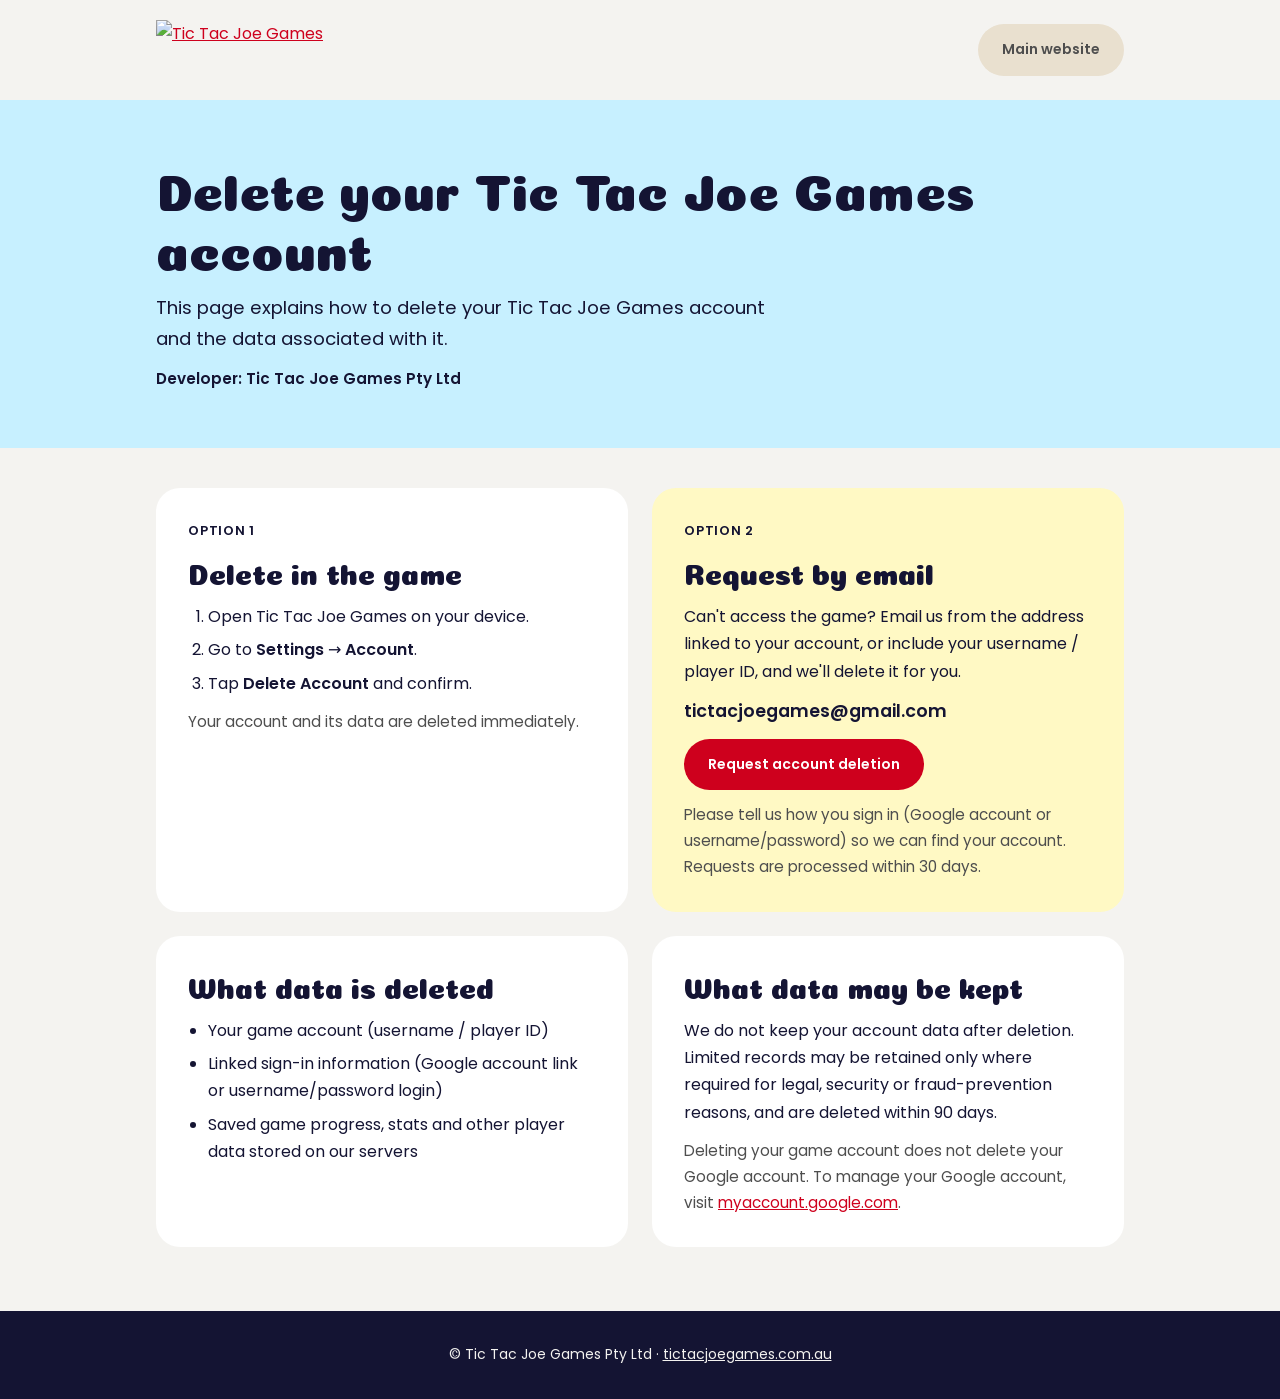
==== index.html @ 15a92abe "Add subscription success and cancelled pages Move shared styles into styles.css so all pages use the" ====
<!doctype html>
<html lang="en">
<head>
  <meta charset="utf-8">
  <meta name="viewport" content="width=device-width, initial-scale=1">
  <title>Delete Your Account – Tic Tac Joe Games</title>
  <meta name="description" content="How to request deletion of your Tic Tac Joe Games account and associated data.">
  <link rel="icon" href="https://images.squarespace-cdn.com/content/v1/699bbf52ec0bd71c0ecddf33/4e1a51c3-f754-4d7e-bf3c-3a8d3902accf/favicon.ico">
  <link rel="preconnect" href="https://fonts.googleapis.com">
  <link rel="preconnect" href="https://fonts.gstatic.com" crossorigin>
  <link href="https://fonts.googleapis.com/css2?family=Coiny&family=Poppins:wght@400;500;600&display=swap" rel="stylesheet">
  <link rel="stylesheet" href="styles.css">
</head>
<body>
  <div class="topbar">
    <a href="https://www.tictacjoegames.com.au/">
      <img src="https://images.squarespace-cdn.com/content/v1/699bbf52ec0bd71c0ecddf33/502639ca-a306-416e-957c-e0b55f06c051/TicTacJoeGames_logo_horizontal_RGB.png?format=500w"
           alt="Tic Tac Joe Games">
    </a>
    <a class="pill pill-sand" href="https://www.tictacjoegames.com.au/">Main website</a>
  </div>

  <section class="hero">
    <div class="inner">
      <h1>Delete your Tic Tac Joe Games account</h1>
      <p>
        This page explains how to delete your Tic Tac Joe Games account and the data
        associated with it.
      </p>
      <p class="dev">Developer: Tic Tac Joe Games Pty Ltd</p>
    </div>
  </section>

  <main>
    <div class="two-col">
      <section class="card">
        <p class="eyebrow">Option 1</p>
        <h2>Delete in the game</h2>
        <ol>
          <li>Open Tic Tac Joe Games on your device.</li>
          <li>Go to <strong>Settings</strong> &rarr; <strong>Account</strong>.</li>
          <li>Tap <strong>Delete Account</strong> and confirm.</li>
        </ol>
        <p class="note">Your account and its data are deleted immediately.</p>
      </section>

      <section class="card butter">
        <p class="eyebrow">Option 2</p>
        <h2>Request by email</h2>
        <p>
          Can't access the game? Email us from the address linked to your account,
          or include your username / player ID, and we'll delete it for you.
        </p>
        <p class="email">tictacjoegames@gmail.com</p>
        <p>
          <a class="pill pill-red"
             href="mailto:tictacjoegames@gmail.com?subject=Account%20Deletion%20Request%20-%20Tic%20Tac%20Joe%20Games&body=Please%20delete%20my%20Tic%20Tac%20Joe%20Games%20account%20and%20associated%20data.%0A%0AUsername%20%2F%20Player%20ID%3A%20%0ASign-in%20method%20(Google%20or%20username%2Fpassword)%3A%20%0A">
            Request account deletion
          </a>
        </p>
        <p class="note">
          Please tell us how you sign in (Google account or username/password) so we
          can find your account. Requests are processed within 30 days.
        </p>
      </section>
    </div>

    <div class="two-col">
      <section class="card">
        <h2>What data is deleted</h2>
        <ul>
          <li>Your game account (username / player ID)</li>
          <li>Linked sign-in information (Google account link or username/password login)</li>
          <li>Saved game progress, stats and other player data stored on our servers</li>
        </ul>
      </section>

      <section class="card">
        <h2>What data may be kept</h2>
        <p>
          We do not keep your account data after deletion. Limited records may be retained
          only where required for legal, security or fraud-prevention reasons, and are
          deleted within 90 days.
        </p>
        <p class="note">
          Deleting your game account does not delete your Google account. To manage your
          Google account, visit <a href="https://myaccount.google.com/">myaccount.google.com</a>.
        </p>
      </section>
    </div>
  </main>

  <footer>
    &copy; Tic Tac Joe Games Pty Ltd &middot;
    <a href="https://www.tictacjoegames.com.au/">tictacjoegames.com.au</a>
  </footer>
</body>
</html>
---- styles.css ----
/* Colours and fonts match https://www.tictacjoegames.com.au/ */
:root {
  --cream: #f4f3f0;
  --navy: #141433;
  --red: #ce001d;
  --red-dark: #cc0036;
  --sand: #e9e0cf;
  --sky: #c7f0ff;
  --butter: #fff9c4;
  --white: #ffffff;
  --muted: #4e4e4e;
}
* { box-sizing: border-box; }
body {
  margin: 0;
  background: var(--cream);
  color: var(--navy);
  font: 16px/1.7 "Poppins", system-ui, sans-serif;
}
a { color: var(--red); }
h1, h2 {
  font-family: "Coiny", "Poppins", sans-serif;
  font-weight: 400;
  line-height: 1.15;
  margin: 0 0 16px;
}
h1 { font-size: clamp(2rem, 6vw, 3.25rem); }
h2 { font-size: clamp(1.4rem, 4vw, 1.8rem); }
strong { font-weight: 600; }

/* Header bar */
.topbar {
  display: flex;
  align-items: center;
  justify-content: space-between;
  gap: 16px;
  max-width: 1000px;
  margin: 0 auto;
  padding: 20px 16px;
}
.topbar img { height: 60px; width: auto; display: block; }

.pill {
  display: inline-block;
  border-radius: 999px;
  padding: 14px 24px;
  font-weight: 600;
  font-size: 14px;
  text-decoration: none;
  white-space: nowrap;
}
.pill-sand { background: var(--sand); color: var(--muted); }
.pill-red  { background: var(--red); color: var(--white); }
.pill:hover { opacity: .88; }

/* Hero band */
.hero { background: var(--sky); }
.hero .inner {
  max-width: 1000px;
  margin: 0 auto;
  padding: 56px 16px;
}
.hero p { font-size: 1.15rem; max-width: 640px; margin: 0; }
.hero .dev { font-size: .95rem; font-weight: 600; margin-top: 12px; }

main {
  max-width: 1000px;
  margin: 0 auto;
  padding: 40px 16px 64px;
  display: grid;
  gap: 24px;
}
.card {
  background: var(--white);
  border-radius: 24px;
  padding: 32px;
}
.card.butter { background: var(--butter); }
.card p { margin: 0 0 12px; }
.card p:last-child { margin-bottom: 0; }
.eyebrow {
  font-size: 13px;
  font-weight: 600;
  text-transform: uppercase;
  letter-spacing: .06em;
  margin: 0 0 8px;
}
ol, ul { padding-left: 1.25rem; margin: 0 0 12px; }
li + li { margin-top: 6px; }
.note { color: var(--muted); font-size: .95rem; }
.email {
  font-weight: 600;
  font-size: 1.1rem;
  word-break: break-all;
}
.two-col {
  display: grid;
  grid-template-columns: 1fr 1fr;
  gap: 24px;
}
@media (max-width: 720px) {
  .two-col { grid-template-columns: 1fr; }
  .card { padding: 24px; }
  .topbar img { height: 44px; }
}

footer {
  background: var(--navy);
  color: var(--cream);
  text-align: center;
  padding: 32px 16px;
  font-size: 14px;
}
footer a { color: var(--cream); }

/* Status pages (purchase success / cancelled) */
.status {
  max-width: 640px;
  margin: 0 auto;
  text-align: center;
}
.status .badge {
  width: 88px;
  height: 88px;
  margin: 0 auto 20px;
  border-radius: 50%;
  display: grid;
  place-items: center;
  font-family: "Coiny", "Poppins", sans-serif;
  font-size: 44px;
  line-height: 1;
}
.badge-success { background: var(--red); color: var(--white); }
.badge-cancel  { background: var(--sand); color: var(--navy); }
.status .actions {
  display: flex;
  flex-wrap: wrap;
  gap: 12px;
  justify-content: center;
  margin-top: 8px;
}
.status ul { text-align: left; display: inline-block; }
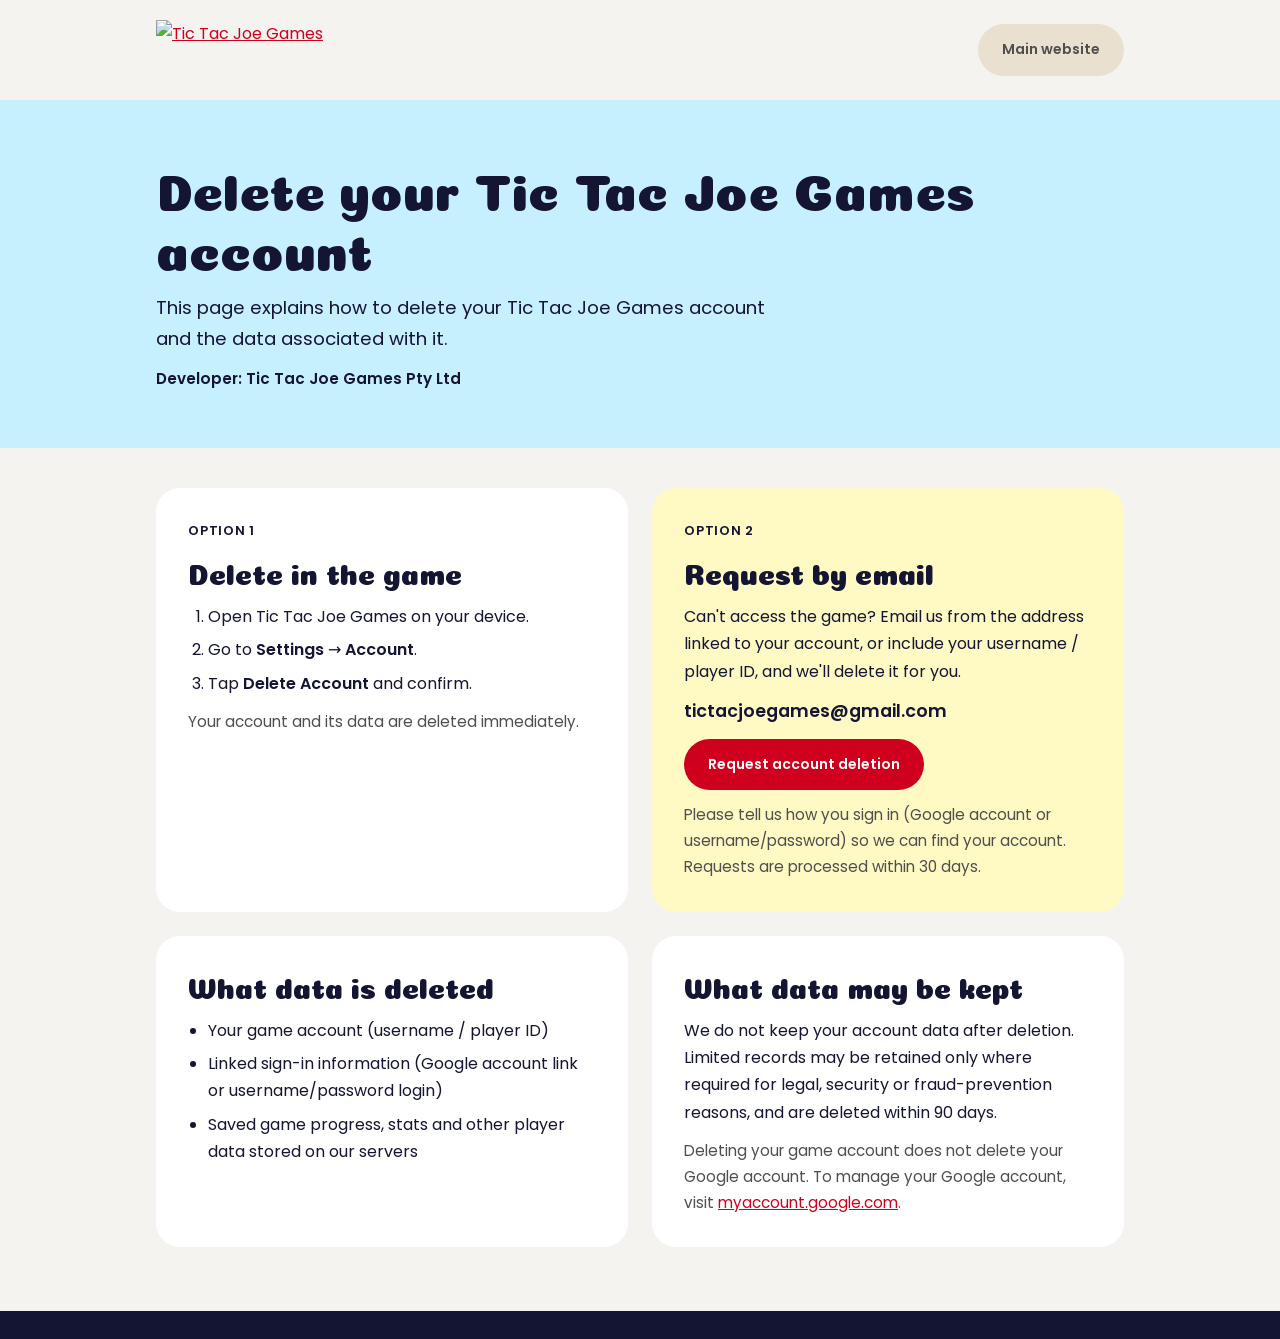
==== commit 30fcaf5c: "Move account deletion page to account-delete.html index.html now redirects to it so the site root st" ====
--- a/index.html
+++ b/index.html
@@ -3,96 +3,11 @@
 <head>
   <meta charset="utf-8">
   <meta name="viewport" content="width=device-width, initial-scale=1">
-  <title>Delete Your Account – Tic Tac Joe Games</title>
-  <meta name="description" content="How to request deletion of your Tic Tac Joe Games account and associated data.">
-  <link rel="icon" href="https://images.squarespace-cdn.com/content/v1/699bbf52ec0bd71c0ecddf33/4e1a51c3-f754-4d7e-bf3c-3a8d3902accf/favicon.ico">
-  <link rel="preconnect" href="https://fonts.googleapis.com">
-  <link rel="preconnect" href="https://fonts.gstatic.com" crossorigin>
-  <link href="https://fonts.googleapis.com/css2?family=Coiny&family=Poppins:wght@400;500;600&display=swap" rel="stylesheet">
-  <link rel="stylesheet" href="styles.css">
+  <title>Tic Tac Joe Games</title>
+  <meta http-equiv="refresh" content="0; url=account-delete.html">
+  <link rel="canonical" href="account-delete.html">
 </head>
 <body>
-  <div class="topbar">
-    <a href="https://www.tictacjoegames.com.au/">
-      <img src="https://images.squarespace-cdn.com/content/v1/699bbf52ec0bd71c0ecddf33/502639ca-a306-416e-957c-e0b55f06c051/TicTacJoeGames_logo_horizontal_RGB.png?format=500w"
-           alt="Tic Tac Joe Games">
-    </a>
-    <a class="pill pill-sand" href="https://www.tictacjoegames.com.au/">Main website</a>
-  </div>
-
-  <section class="hero">
-    <div class="inner">
-      <h1>Delete your Tic Tac Joe Games account</h1>
-      <p>
-        This page explains how to delete your Tic Tac Joe Games account and the data
-        associated with it.
-      </p>
-      <p class="dev">Developer: Tic Tac Joe Games Pty Ltd</p>
-    </div>
-  </section>
-
-  <main>
-    <div class="two-col">
-      <section class="card">
-        <p class="eyebrow">Option 1</p>
-        <h2>Delete in the game</h2>
-        <ol>
-          <li>Open Tic Tac Joe Games on your device.</li>
-          <li>Go to <strong>Settings</strong> &rarr; <strong>Account</strong>.</li>
-          <li>Tap <strong>Delete Account</strong> and confirm.</li>
-        </ol>
-        <p class="note">Your account and its data are deleted immediately.</p>
-      </section>
-
-      <section class="card butter">
-        <p class="eyebrow">Option 2</p>
-        <h2>Request by email</h2>
-        <p>
-          Can't access the game? Email us from the address linked to your account,
-          or include your username / player ID, and we'll delete it for you.
-        </p>
-        <p class="email">tictacjoegames@gmail.com</p>
-        <p>
-          <a class="pill pill-red"
-             href="mailto:tictacjoegames@gmail.com?subject=Account%20Deletion%20Request%20-%20Tic%20Tac%20Joe%20Games&body=Please%20delete%20my%20Tic%20Tac%20Joe%20Games%20account%20and%20associated%20data.%0A%0AUsername%20%2F%20Player%20ID%3A%20%0ASign-in%20method%20(Google%20or%20username%2Fpassword)%3A%20%0A">
-            Request account deletion
-          </a>
-        </p>
-        <p class="note">
-          Please tell us how you sign in (Google account or username/password) so we
-          can find your account. Requests are processed within 30 days.
-        </p>
-      </section>
-    </div>
-
-    <div class="two-col">
-      <section class="card">
-        <h2>What data is deleted</h2>
-        <ul>
-          <li>Your game account (username / player ID)</li>
-          <li>Linked sign-in information (Google account link or username/password login)</li>
-          <li>Saved game progress, stats and other player data stored on our servers</li>
-        </ul>
-      </section>
-
-      <section class="card">
-        <h2>What data may be kept</h2>
-        <p>
-          We do not keep your account data after deletion. Limited records may be retained
-          only where required for legal, security or fraud-prevention reasons, and are
-          deleted within 90 days.
-        </p>
-        <p class="note">
-          Deleting your game account does not delete your Google account. To manage your
-          Google account, visit <a href="https://myaccount.google.com/">myaccount.google.com</a>.
-        </p>
-      </section>
-    </div>
-  </main>
-
-  <footer>
-    &copy; Tic Tac Joe Games Pty Ltd &middot;
-    <a href="https://www.tictacjoegames.com.au/">tictacjoegames.com.au</a>
-  </footer>
+  <p><a href="account-delete.html">Delete your Tic Tac Joe Games account</a></p>
 </body>
 </html>
